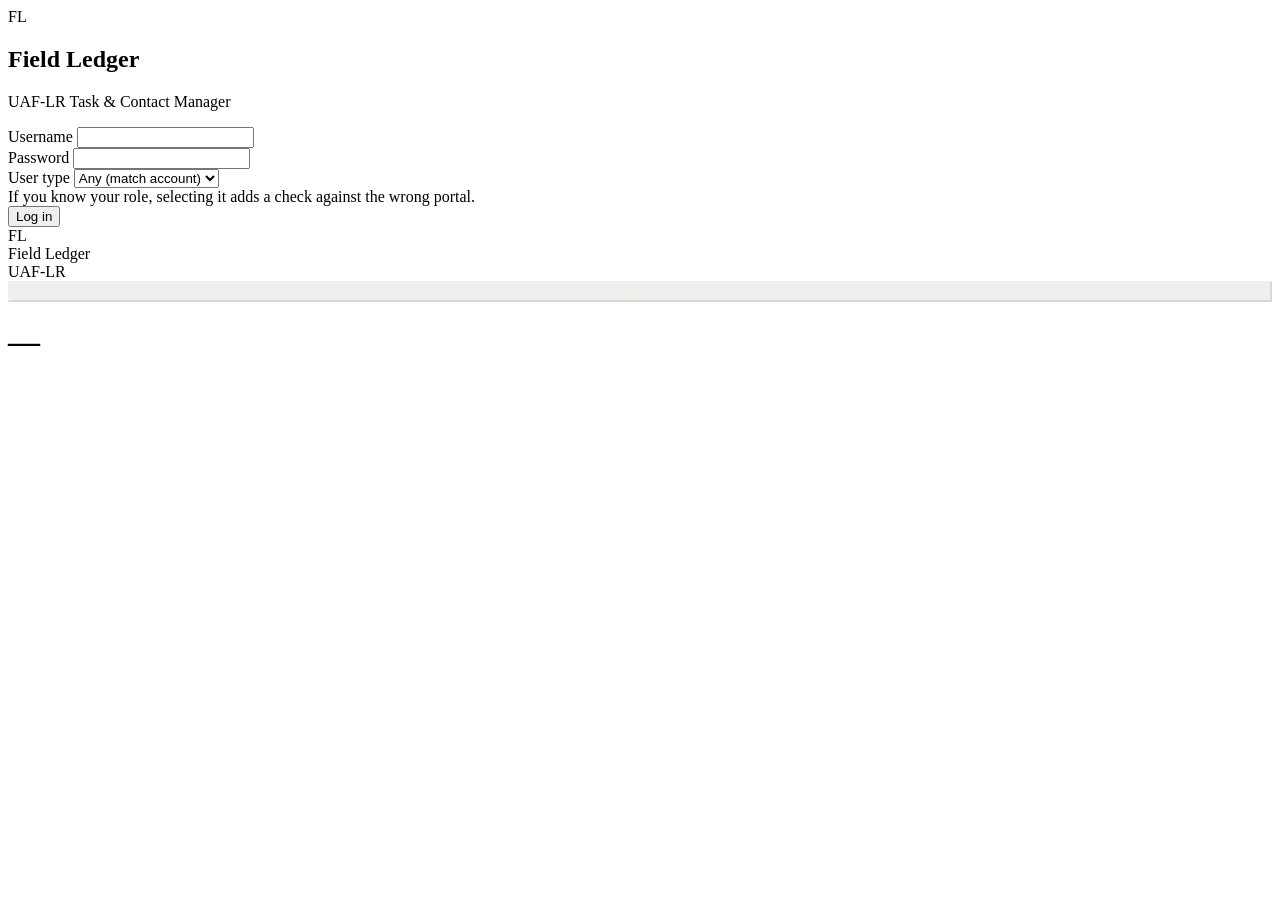
==== index.html @ ef406f65 "Add files via upload" ====
<!DOCTYPE html>
<html lang="en">
<head>
<meta charset="UTF-8">
<meta name="viewport" content="width=device-width, initial-scale=1.0">
<title>Field Ledger — UAF-LR Task Manager</title>
<link rel="preconnect" href="https://fonts.googleapis.com">
<link href="https://fonts.googleapis.com/css2?family=Fraunces:wght@500;600;700&family=Inter:wght@400;500;600;700&family=IBM+Plex+Mono:wght@500;600&display=swap" rel="stylesheet">
<link rel="stylesheet" href="css/style.css">
</head>
<body>

<div id="root">

  <!-- ===================== LOGIN ===================== -->
  <section id="login-screen" class="screen">
    <div class="login-card">
      <div class="login-mark">
        <div class="glyph">FL</div>
        <h1>Field Ledger</h1>
      </div>
      <p class="login-sub">UAF-LR Task &amp; Contact Manager</p>

      <div id="login-error" class="form-error hidden"></div>

      <form id="login-form">
        <div class="field">
          <label for="login-username">Username</label>
          <input type="text" id="login-username" autocomplete="username" required>
        </div>
        <div class="field">
          <label for="login-password">Password</label>
          <input type="password" id="login-password" autocomplete="current-password" required>
        </div>
        <div class="field">
          <label for="login-role">User type</label>
          <select id="login-role">
            <option value="">Any (match account)</option>
          </select>
          <div class="hint">If you know your role, selecting it adds a check against the wrong portal.</div>
        </div>
        <button type="submit" class="btn btn-full" id="login-submit">Log in</button>
      </form>
    </div>
  </section>

  <!-- ===================== APP SHELL ===================== -->
  <div id="app-shell" class="app-shell hidden">
    <aside class="sidebar">
      <div class="sidebar-mark">
        <div class="glyph">FL</div>
        <div>
          <div class="name">Field Ledger</div>
          <div class="org">UAF-LR</div>
        </div>
      </div>
      <nav class="nav" id="nav"></nav>
      <div class="sidebar-footer">
        <div class="sidebar-user" id="sidebar-user"></div>
        <div class="sidebar-role" id="sidebar-role"></div>
        <button class="btn btn-ghost btn-sm" id="logout-btn" style="width:100%; color:#f2efe4; border-color:rgba(242,239,228,0.25);">Log out</button>
      </div>
    </aside>
    <main class="main">
      <header class="topbar">
        <h1 id="page-title">—</h1>
        <div class="subtitle" id="page-subtitle"></div>
      </header>
      <div id="content"></div>
    </main>
  </div>

  <div id="modal-root"></div>
  <div id="toast-root"></div>
</div>

<script src="js/config.js"></script>
<script src="js/api.js"></script>
<script src="js/app.js"></script>
</body>
</html>
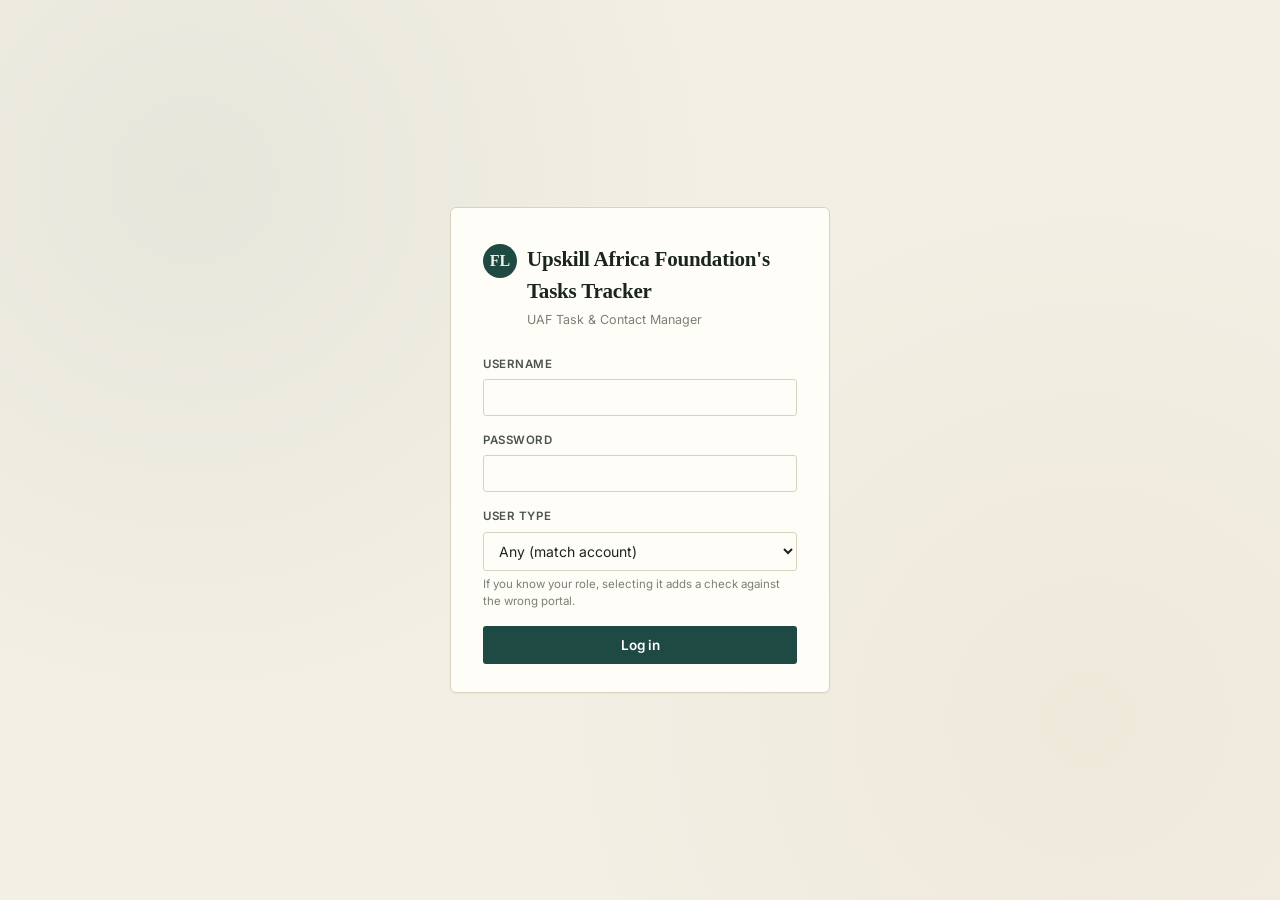
==== commit 529c1cac: "Update index.html" ====
--- a/index.html
+++ b/index.html
@@ -3,7 +3,7 @@
 <head>
 <meta charset="UTF-8">
 <meta name="viewport" content="width=device-width, initial-scale=1.0">
-<title>Field Ledger — UAF-LR Task Manager</title>
+<title>UAF Tasks Tracker</title>
 <link rel="preconnect" href="https://fonts.googleapis.com">
 <link href="https://fonts.googleapis.com/css2?family=Fraunces:wght@500;600;700&family=Inter:wght@400;500;600;700&family=IBM+Plex+Mono:wght@500;600&display=swap" rel="stylesheet">
 <link rel="stylesheet" href="css/style.css">
@@ -17,9 +17,9 @@
     <div class="login-card">
       <div class="login-mark">
         <div class="glyph">FL</div>
-        <h1>Field Ledger</h1>
+        <h1>Upskill Africa Foundation's Tasks Tracker</h1>
       </div>
-      <p class="login-sub">UAF-LR Task &amp; Contact Manager</p>
+      <p class="login-sub">UAF Task &amp; Contact Manager</p>
 
       <div id="login-error" class="form-error hidden"></div>
 
@@ -48,10 +48,10 @@
   <div id="app-shell" class="app-shell hidden">
     <aside class="sidebar">
       <div class="sidebar-mark">
-        <div class="glyph">FL</div>
+        <div class="glyph">UAF</div>
         <div>
-          <div class="name">Field Ledger</div>
-          <div class="org">UAF-LR</div>
+          <div class="name">Task Tracking App</div>
+          <div class="org">UAF</div>
         </div>
       </div>
       <nav class="nav" id="nav"></nav>
--- a/css/style.css
+++ b/css/style.css
@@ -0,0 +1,541 @@
+/*************************************************************
+ * DESIGN TOKENS
+ * Palette: paper + deep forest + clay ochre, built around the
+ * idea of a field ledger — the physical logbook a program
+ * officer would carry between community visits. Project tags
+ * are styled like ink stamps: this is the one signature flourish;
+ * everything else stays quiet and functional.
+ *************************************************************/
+:root {
+  --ink: #1c2420;
+  --ink-soft: #4b544c;
+  --muted: #7a8177;
+  --paper: #f2efe4;
+  --paper-dim: #e9e4d4;
+  --surface: #fffdf7;
+  --line: #d9d2bd;
+  --forest: #1f4a44;
+  --forest-dark: #16342f;
+  --forest-tint: #e6ede9;
+  --clay: #b8823a;
+  --clay-dark: #8f6427;
+  --clay-tint: #f4e9d6;
+  --danger: #a8402f;
+  --danger-tint: #f6e4df;
+  --success: #3f7a52;
+  --success-tint: #e3ede4;
+  --warn: #a4741f;
+  --warn-tint: #f2e7d2;
+
+  --font-display: 'Fraunces', Georgia, serif;
+  --font-body: 'Inter', -apple-system, BlinkMacSystemFont, sans-serif;
+  --font-mono: 'IBM Plex Mono', ui-monospace, SFMono-Regular, monospace;
+
+  --radius: 6px;
+  --radius-sm: 3px;
+}
+
+* { box-sizing: border-box; }
+html, body { height: 100%; }
+body {
+  margin: 0;
+  background: var(--paper);
+  color: var(--ink);
+  font-family: var(--font-body);
+  font-size: 14px;
+  line-height: 1.5;
+  -webkit-font-smoothing: antialiased;
+}
+
+.hidden { display: none !important; }
+
+a { color: var(--forest); }
+
+button {
+  font-family: var(--font-body);
+  cursor: pointer;
+}
+
+::selection { background: var(--clay-tint); }
+
+:focus-visible {
+  outline: 2px solid var(--clay);
+  outline-offset: 2px;
+}
+
+/* ===================== LOGIN SCREEN ===================== */
+#login-screen {
+  min-height: 100vh;
+  display: flex;
+  align-items: center;
+  justify-content: center;
+  padding: 24px;
+  background:
+    radial-gradient(circle at 15% 20%, rgba(31,74,68,0.05), transparent 40%),
+    radial-gradient(circle at 85% 80%, rgba(184,130,58,0.06), transparent 40%),
+    var(--paper);
+}
+
+.login-card {
+  width: 100%;
+  max-width: 380px;
+  background: var(--surface);
+  border: 1px solid var(--line);
+  border-radius: var(--radius);
+  padding: 36px 32px 28px;
+  box-shadow: 0 1px 2px rgba(28,36,32,0.04);
+}
+
+.login-mark {
+  display: flex;
+  align-items: baseline;
+  gap: 10px;
+  margin-bottom: 4px;
+}
+
+.login-mark .glyph {
+  width: 34px;
+  height: 34px;
+  border-radius: 50%;
+  background: var(--forest);
+  color: var(--paper);
+  display: flex;
+  align-items: center;
+  justify-content: center;
+  font-family: var(--font-display);
+  font-size: 16px;
+  font-weight: 600;
+  flex-shrink: 0;
+}
+
+.login-mark h1 {
+  font-family: var(--font-display);
+  font-size: 21px;
+  font-weight: 600;
+  margin: 0;
+  letter-spacing: -0.01em;
+}
+
+.login-sub {
+  color: var(--muted);
+  font-size: 12.5px;
+  margin: 2px 0 26px;
+  padding-left: 44px;
+}
+
+.field { margin-bottom: 16px; }
+
+.field label {
+  display: block;
+  font-size: 11.5px;
+  font-weight: 600;
+  text-transform: uppercase;
+  letter-spacing: 0.05em;
+  color: var(--ink-soft);
+  margin-bottom: 6px;
+}
+
+.field .hint {
+  font-size: 11.5px;
+  color: var(--muted);
+  margin-top: 5px;
+  text-transform: none;
+  letter-spacing: normal;
+  font-weight: 400;
+}
+
+input[type="text"], input[type="password"], input[type="email"],
+input[type="date"], input[type="datetime-local"], input[type="tel"],
+input[type="file"], select, textarea {
+  width: 100%;
+  font-family: var(--font-body);
+  font-size: 14px;
+  padding: 9px 11px;
+  border: 1px solid var(--line);
+  border-radius: var(--radius-sm);
+  background: var(--surface);
+  color: var(--ink);
+}
+
+textarea { resize: vertical; min-height: 80px; }
+
+input:focus, select:focus, textarea:focus {
+  border-color: var(--forest);
+}
+
+.btn {
+  display: inline-flex;
+  align-items: center;
+  justify-content: center;
+  gap: 6px;
+  font-size: 13.5px;
+  font-weight: 600;
+  padding: 10px 16px;
+  border-radius: var(--radius-sm);
+  border: 1px solid transparent;
+  background: var(--forest);
+  color: #fff;
+  transition: background 0.12s ease;
+}
+.btn:hover { background: var(--forest-dark); }
+.btn:disabled { opacity: 0.55; cursor: not-allowed; }
+.btn-full { width: 100%; }
+.btn-clay { background: var(--clay); }
+.btn-clay:hover { background: var(--clay-dark); }
+.btn-ghost {
+  background: transparent;
+  color: var(--forest);
+  border: 1px solid var(--line);
+}
+.btn-ghost:hover { border-color: var(--forest); background: var(--forest-tint); }
+.btn-danger { background: var(--danger); }
+.btn-danger:hover { background: #832f22; }
+.btn-sm { padding: 6px 11px; font-size: 12.5px; }
+.btn-icon { padding: 6px 9px; }
+
+.form-error {
+  background: var(--danger-tint);
+  color: var(--danger);
+  border: 1px solid rgba(168,64,47,0.25);
+  border-radius: var(--radius-sm);
+  padding: 9px 12px;
+  font-size: 12.5px;
+  margin-bottom: 16px;
+}
+
+.form-note {
+  background: var(--forest-tint);
+  color: var(--forest-dark);
+  border: 1px solid rgba(31,74,68,0.18);
+  border-radius: var(--radius-sm);
+  padding: 9px 12px;
+  font-size: 12.5px;
+  margin-bottom: 16px;
+}
+
+/* ===================== APP SHELL ===================== */
+.app-shell {
+  display: grid;
+  grid-template-columns: 236px 1fr;
+  min-height: 100vh;
+}
+
+.sidebar {
+  background: var(--forest-dark);
+  color: var(--paper);
+  display: flex;
+  flex-direction: column;
+  padding: 22px 16px;
+}
+
+.sidebar-mark {
+  display: flex;
+  align-items: center;
+  gap: 10px;
+  padding: 0 6px 20px;
+  border-bottom: 1px solid rgba(242,239,228,0.12);
+  margin-bottom: 16px;
+}
+.sidebar-mark .glyph {
+  width: 30px; height: 30px; border-radius: 50%;
+  background: var(--clay); color: var(--forest-dark);
+  display: flex; align-items: center; justify-content: center;
+  font-family: var(--font-display); font-weight: 700; font-size: 14px;
+  flex-shrink: 0;
+}
+.sidebar-mark .name {
+  font-family: var(--font-display);
+  font-size: 16px;
+  font-weight: 600;
+  line-height: 1.2;
+}
+.sidebar-mark .org {
+  font-size: 10.5px;
+  letter-spacing: 0.08em;
+  text-transform: uppercase;
+  color: rgba(242,239,228,0.55);
+}
+
+.nav { display: flex; flex-direction: column; gap: 2px; flex: 1; }
+
+.nav-item {
+  display: flex;
+  align-items: center;
+  gap: 10px;
+  padding: 9px 10px;
+  border-radius: var(--radius-sm);
+  color: rgba(242,239,228,0.78);
+  font-size: 13px;
+  font-weight: 500;
+  background: transparent;
+  border: none;
+  text-align: left;
+  width: 100%;
+}
+.nav-item:hover { background: rgba(242,239,228,0.07); color: var(--paper); }
+.nav-item.active {
+  background: rgba(184,130,58,0.18);
+  color: #fff;
+  box-shadow: inset 2px 0 0 var(--clay);
+}
+.nav-item .dot {
+  width: 5px; height: 5px; border-radius: 50%;
+  background: currentColor; opacity: 0.5; flex-shrink: 0;
+}
+
+.sidebar-footer {
+  border-top: 1px solid rgba(242,239,228,0.12);
+  padding-top: 14px;
+  margin-top: 14px;
+}
+.sidebar-user { font-size: 12.5px; margin-bottom: 2px; font-weight: 600; }
+.sidebar-role {
+  font-size: 10.5px;
+  text-transform: uppercase;
+  letter-spacing: 0.06em;
+  color: rgba(242,239,228,0.5);
+  margin-bottom: 12px;
+}
+
+.main { display: flex; flex-direction: column; min-width: 0; }
+
+.topbar {
+  padding: 22px 32px 0;
+}
+.topbar h1 {
+  font-family: var(--font-display);
+  font-size: 24px;
+  font-weight: 600;
+  letter-spacing: -0.01em;
+  margin: 0 0 3px;
+}
+.topbar .subtitle { color: var(--muted); font-size: 13px; margin-bottom: 18px; }
+
+#content { padding: 4px 32px 40px; flex: 1; }
+
+/* ===================== SHARED UI ===================== */
+.toolbar {
+  display: flex;
+  align-items: center;
+  justify-content: space-between;
+  gap: 12px;
+  margin-bottom: 16px;
+  flex-wrap: wrap;
+}
+.toolbar-actions { display: flex; gap: 8px; flex-wrap: wrap; }
+
+.card {
+  background: var(--surface);
+  border: 1px solid var(--line);
+  border-radius: var(--radius);
+  padding: 20px;
+  margin-bottom: 20px;
+}
+.card h2 {
+  font-family: var(--font-display);
+  font-size: 16px;
+  font-weight: 600;
+  margin: 0 0 14px;
+}
+
+.table-wrap {
+  background: var(--surface);
+  border: 1px solid var(--line);
+  border-radius: var(--radius);
+  overflow: hidden;
+  overflow-x: auto;
+}
+table { width: 100%; border-collapse: collapse; font-size: 13px; min-width: 560px; }
+thead th {
+  text-align: left;
+  font-size: 10.5px;
+  text-transform: uppercase;
+  letter-spacing: 0.05em;
+  color: var(--muted);
+  font-weight: 600;
+  padding: 10px 14px;
+  background: var(--paper-dim);
+  border-bottom: 1px solid var(--line);
+  white-space: nowrap;
+}
+tbody td {
+  padding: 11px 14px;
+  border-bottom: 1px solid var(--line);
+  vertical-align: top;
+}
+tbody tr:last-child td { border-bottom: none; }
+tbody tr:hover { background: rgba(31,74,68,0.025); }
+.row-actions { display: flex; gap: 6px; flex-wrap: wrap; }
+
+.empty-state {
+  text-align: center;
+  padding: 44px 20px;
+  color: var(--muted);
+  font-size: 13px;
+}
+.empty-state strong { display: block; color: var(--ink-soft); font-size: 14px; margin-bottom: 4px; }
+
+.loading-row { text-align: center; padding: 30px; color: var(--muted); font-size: 13px; }
+
+/* Stamp — the signature element. Project tags read like a field
+   officer's ink stamp on a logbook page: dashed ring, slight
+   rotation, uppercase mono. */
+.stamp {
+  display: inline-flex;
+  align-items: center;
+  font-family: var(--font-mono);
+  font-size: 10px;
+  font-weight: 600;
+  letter-spacing: 0.04em;
+  text-transform: uppercase;
+  padding: 3px 8px;
+  border: 1.5px dashed currentColor;
+  border-radius: 3px;
+  transform: rotate(-1.5deg);
+  margin: 1px 3px 1px 0;
+  white-space: nowrap;
+}
+.stamp-nic { color: var(--forest); background: var(--forest-tint); }
+.stamp-whei { color: var(--clay-dark); background: var(--clay-tint); }
+.stamp-lap { color: #5c4a8a; background: #ece7f5; }
+.stamp-default { color: var(--ink-soft); background: var(--paper-dim); }
+
+.badge {
+  display: inline-block;
+  font-size: 11px;
+  font-weight: 600;
+  padding: 3px 9px;
+  border-radius: 20px;
+}
+.badge-pending { background: var(--warn-tint); color: var(--warn); }
+.badge-progress { background: var(--forest-tint); color: var(--forest); }
+.badge-completed { background: var(--success-tint); color: var(--success); }
+.badge-overdue, .badge-cancelled { background: var(--danger-tint); color: var(--danger); }
+.badge-reassigned { background: var(--paper-dim); color: var(--ink-soft); }
+.badge-active { background: var(--success-tint); color: var(--success); }
+.badge-inactive { background: var(--paper-dim); color: var(--muted); }
+
+.pill-select {
+  font-size: 12px;
+  padding: 5px 8px;
+  border-radius: var(--radius-sm);
+}
+
+.checklist {
+  display: flex;
+  flex-direction: column;
+  gap: 8px;
+  max-height: 220px;
+  overflow-y: auto;
+  border: 1px solid var(--line);
+  border-radius: var(--radius-sm);
+  padding: 10px 12px;
+  background: var(--paper);
+}
+.checklist label {
+  display: flex;
+  align-items: center;
+  gap: 8px;
+  font-size: 13px;
+  font-weight: 400;
+  text-transform: none;
+  letter-spacing: normal;
+  color: var(--ink);
+}
+.checklist input[type="checkbox"] { width: auto; }
+
+.form-grid { display: grid; grid-template-columns: 1fr 1fr; gap: 14px 16px; }
+.form-grid .span-2 { grid-column: 1 / -1; }
+
+/* ===================== MODAL ===================== */
+.modal-backdrop {
+  position: fixed; inset: 0;
+  background: rgba(22,28,25,0.45);
+  display: flex; align-items: flex-start; justify-content: center;
+  padding: 5vh 16px;
+  overflow-y: auto;
+  z-index: 100;
+}
+.modal {
+  background: var(--surface);
+  border-radius: var(--radius);
+  width: 100%;
+  max-width: 560px;
+  padding: 26px 26px 22px;
+  box-shadow: 0 12px 40px rgba(22,28,25,0.25);
+}
+.modal-head {
+  display: flex; align-items: center; justify-content: space-between;
+  margin-bottom: 18px;
+}
+.modal-head h3 {
+  font-family: var(--font-display); font-size: 18px; font-weight: 600; margin: 0;
+}
+.modal-close {
+  background: none; border: none; font-size: 20px; color: var(--muted); line-height: 1; padding: 4px;
+}
+.modal-close:hover { color: var(--ink); }
+.modal-foot { display: flex; justify-content: flex-end; gap: 8px; margin-top: 20px; }
+
+/* ===================== TOAST ===================== */
+#toast-root {
+  position: fixed; bottom: 20px; right: 20px;
+  display: flex; flex-direction: column; gap: 8px; z-index: 200;
+}
+.toast {
+  background: var(--forest-dark); color: var(--paper);
+  padding: 11px 16px; border-radius: var(--radius-sm);
+  font-size: 13px; box-shadow: 0 6px 20px rgba(0,0,0,0.2);
+  max-width: 340px;
+  animation: toast-in 0.18s ease-out;
+}
+.toast.error { background: var(--danger); }
+.toast.success { background: var(--success); }
+@keyframes toast-in {
+  from { opacity: 0; transform: translateY(8px); }
+  to { opacity: 1; transform: translateY(0); }
+}
+
+/* ===================== FEEDBACK PAGE ===================== */
+.feedback-shell {
+  min-height: 100vh;
+  display: flex; align-items: center; justify-content: center;
+  padding: 24px;
+  background:
+    radial-gradient(circle at 15% 20%, rgba(31,74,68,0.05), transparent 40%),
+    var(--paper);
+}
+.feedback-card {
+  width: 100%; max-width: 480px;
+  background: var(--surface);
+  border: 1px solid var(--line);
+  border-radius: var(--radius);
+  padding: 30px 30px 26px;
+}
+.feedback-meta {
+  display: flex; flex-direction: column; gap: 4px;
+  padding-bottom: 16px; margin-bottom: 18px;
+  border-bottom: 1px dashed var(--line);
+}
+.feedback-meta .label { font-size: 10.5px; text-transform: uppercase; letter-spacing: 0.06em; color: var(--muted); }
+
+/* ===================== RESPONSIVE ===================== */
+@media (max-width: 860px) {
+  .app-shell { grid-template-columns: 1fr; }
+  .sidebar {
+    flex-direction: row; align-items: center; overflow-x: auto;
+    padding: 12px 14px; gap: 14px;
+  }
+  .sidebar-mark { border: none; padding: 0; margin: 0; }
+  .sidebar-mark .name, .sidebar-mark .org { display: none; }
+  .nav { flex-direction: row; flex: none; }
+  .nav-item span.label { white-space: nowrap; }
+  .sidebar-footer { display: none; }
+  #content { padding: 4px 16px 32px; }
+  .topbar { padding: 16px 16px 0; }
+  .form-grid { grid-template-columns: 1fr; }
+}
+
+@media (prefers-reduced-motion: reduce) {
+  * { animation: none !important; transition: none !important; }
+}
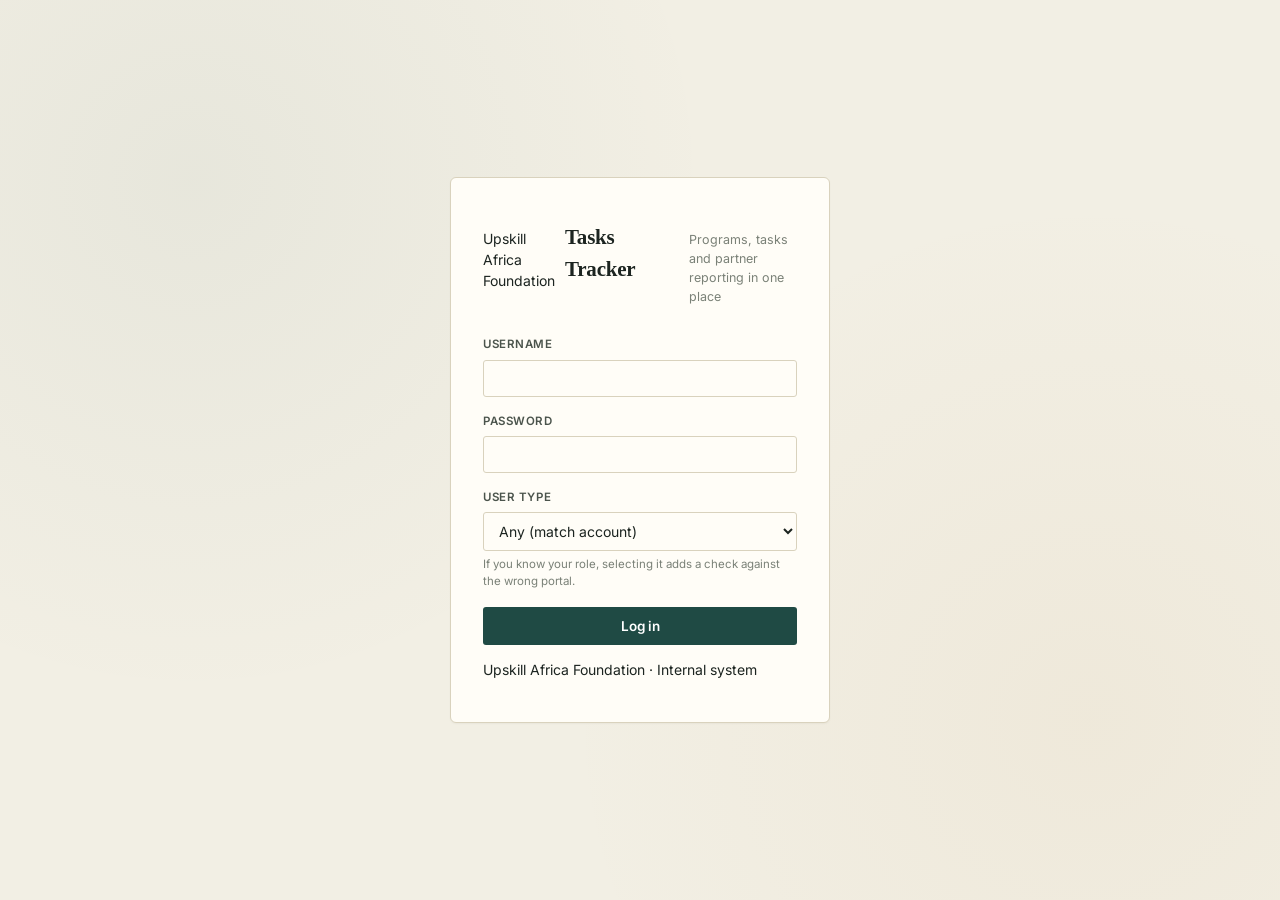
==== commit b0fe66b4: "Update index.html" ====
--- a/index.html
+++ b/index.html
@@ -3,23 +3,24 @@
 <head>
 <meta charset="UTF-8">
 <meta name="viewport" content="width=device-width, initial-scale=1.0">
-<title>UAF Tasks Tracker</title>
+<title>UAF Tasks Tracker — Upskill Africa Foundation</title>
 <link rel="preconnect" href="https://fonts.googleapis.com">
-<link href="https://fonts.googleapis.com/css2?family=Fraunces:wght@500;600;700&family=Inter:wght@400;500;600;700&family=IBM+Plex+Mono:wght@500;600&display=swap" rel="stylesheet">
+<link rel="preconnect" href="https://fonts.gstatic.com" crossorigin>
+<link href="https://fonts.googleapis.com/css2?family=Source+Serif+4:opsz,wght@8..60,500;8..60,600;8..60,700&family=Inter:wght@400;500;600;700&family=IBM+Plex+Mono:wght@500;600&display=swap" rel="stylesheet">
 <link rel="stylesheet" href="css/style.css">
 </head>
 <body>
-
 <div id="root">
 
   <!-- ===================== LOGIN ===================== -->
   <section id="login-screen" class="screen">
     <div class="login-card">
+
       <div class="login-mark">
-        <div class="glyph">FL</div>
-        <h1>Upskill Africa Foundation's Tasks Tracker</h1>
+        <p class="org-eyebrow">Upskill Africa Foundation</p>
+        <h1 class="login-title">Tasks Tracker</h1>
+        <p class="login-sub">Programs, tasks and partner reporting in one place</p>
       </div>
-      <p class="login-sub">UAF Task &amp; Contact Manager</p>
 
       <div id="login-error" class="form-error hidden"></div>
 
@@ -41,6 +42,8 @@
         </div>
         <button type="submit" class="btn btn-full" id="login-submit">Log in</button>
       </form>
+
+      <p class="login-footer">Upskill Africa Foundation &middot; Internal system</p>
     </div>
   </section>
 
@@ -48,19 +51,19 @@
   <div id="app-shell" class="app-shell hidden">
     <aside class="sidebar">
       <div class="sidebar-mark">
-        <div class="glyph">UAF</div>
-        <div>
-          <div class="name">Task Tracking App</div>
-          <div class="org">UAF</div>
-        </div>
+        <p class="sidebar-org">Upskill Africa Foundation</p>
+        <p class="sidebar-app-name">Tasks Tracker</p>
       </div>
+
       <nav class="nav" id="nav"></nav>
+
       <div class="sidebar-footer">
         <div class="sidebar-user" id="sidebar-user"></div>
         <div class="sidebar-role" id="sidebar-role"></div>
-        <button class="btn btn-ghost btn-sm" id="logout-btn" style="width:100%; color:#f2efe4; border-color:rgba(242,239,228,0.25);">Log out</button>
+        <button class="btn btn-ghost btn-sm" id="logout-btn">Log out</button>
       </div>
     </aside>
+
     <main class="main">
       <header class="topbar">
         <h1 id="page-title">—</h1>
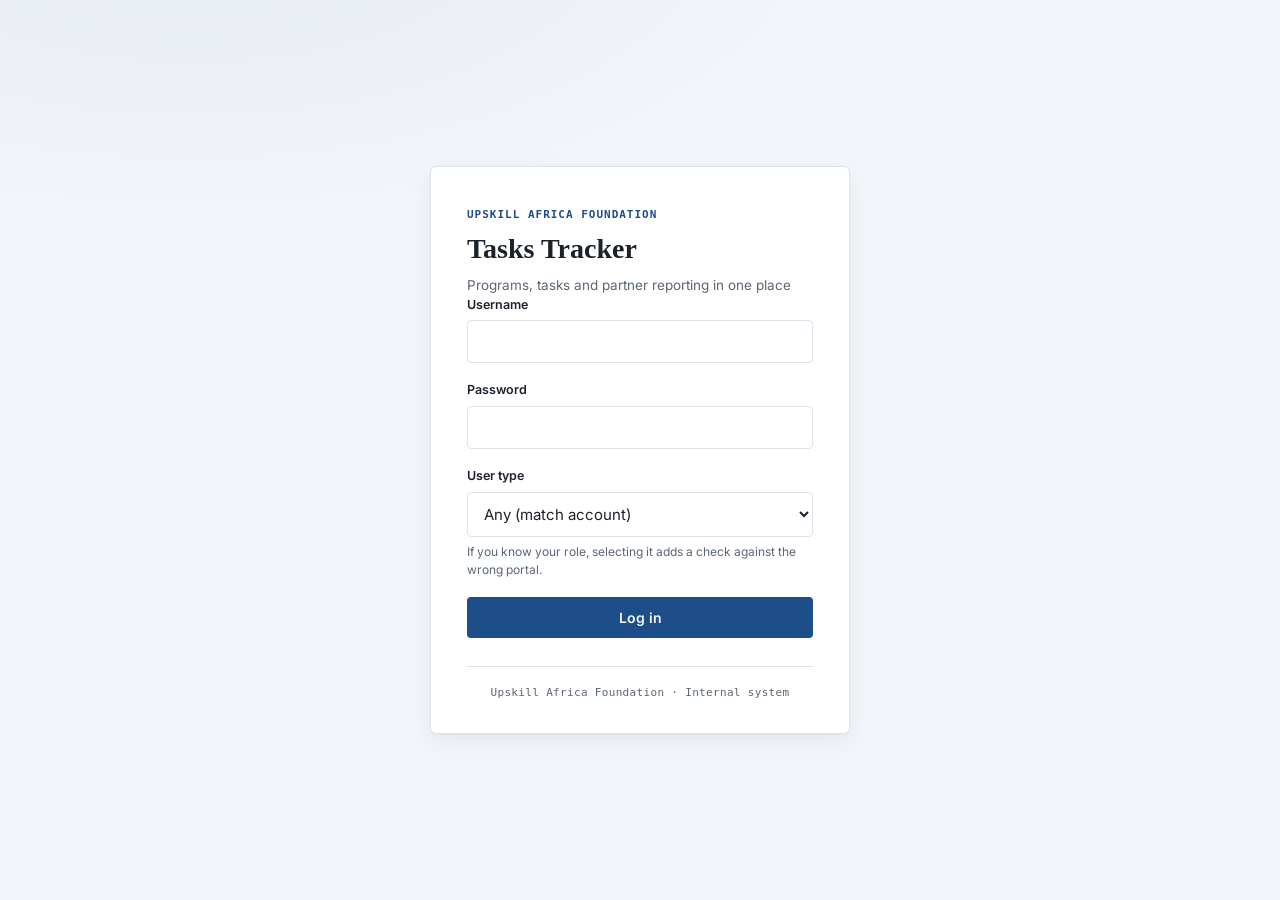
==== commit 0742eb19: "Update index.html" ====
--- a/index.html
+++ b/index.html
@@ -47,28 +47,30 @@
     </div>
   </section>
 
-  <!-- ===================== APP SHELL ===================== -->
+  <!-- ===================== APP SHELL (top navbar layout) ===================== -->
   <div id="app-shell" class="app-shell hidden">
-    <aside class="sidebar">
-      <div class="sidebar-mark">
-        <p class="sidebar-org">Upskill Africa Foundation</p>
-        <p class="sidebar-app-name">Tasks Tracker</p>
+
+    <header class="topbar">
+      <div class="topbar-brand">
+        <span class="topbar-org">Upskill Africa Foundation</span>
+        <span class="topbar-app">Tasks Tracker</span>
       </div>
-
-      <nav class="nav" id="nav"></nav>
-
-      <div class="sidebar-footer">
-        <div class="sidebar-user" id="sidebar-user"></div>
-        <div class="sidebar-role" id="sidebar-role"></div>
+      <div class="topbar-account">
+        <div class="account-info">
+          <span class="sidebar-user" id="sidebar-user"></span>
+          <span class="sidebar-role" id="sidebar-role"></span>
+        </div>
         <button class="btn btn-ghost btn-sm" id="logout-btn">Log out</button>
       </div>
-    </aside>
+    </header>
+
+    <nav class="tabnav" id="nav"></nav>
 
     <main class="main">
-      <header class="topbar">
+      <div class="page-header">
         <h1 id="page-title">—</h1>
         <div class="subtitle" id="page-subtitle"></div>
-      </header>
+      </div>
       <div id="content"></div>
     </main>
   </div>
--- a/css/style.css
+++ b/css/style.css
@@ -1,541 +1,442 @@
-/*************************************************************
- * DESIGN TOKENS
- * Palette: paper + deep forest + clay ochre, built around the
- * idea of a field ledger — the physical logbook a program
- * officer would carry between community visits. Project tags
- * are styled like ink stamps: this is the one signature flourish;
- * everything else stays quiet and functional.
- *************************************************************/
-:root {
-  --ink: #1c2420;
-  --ink-soft: #4b544c;
-  --muted: #7a8177;
-  --paper: #f2efe4;
-  --paper-dim: #e9e4d4;
-  --surface: #fffdf7;
-  --line: #d9d2bd;
-  --forest: #1f4a44;
-  --forest-dark: #16342f;
-  --forest-tint: #e6ede9;
-  --clay: #b8823a;
-  --clay-dark: #8f6427;
-  --clay-tint: #f4e9d6;
-  --danger: #a8402f;
-  --danger-tint: #f6e4df;
-  --success: #3f7a52;
-  --success-tint: #e3ede4;
-  --warn: #a4741f;
-  --warn-tint: #f2e7d2;
-
-  --font-display: 'Fraunces', Georgia, serif;
-  --font-body: 'Inter', -apple-system, BlinkMacSystemFont, sans-serif;
-  --font-mono: 'IBM Plex Mono', ui-monospace, SFMono-Regular, monospace;
-
-  --radius: 6px;
-  --radius-sm: 3px;
-}
+/* =====================================================================
+   UAF TASKS TRACKER — Upskill Africa Foundation
+   Design tokens
+   ---------------------------------------------------------------------
+   Palette (blue — brand colour)
+     --bg          #F2F5F9  cool light background
+     --surface     #FFFFFF  cards / panels
+     --primary     #1D4E89  institutional blue — header, buttons, links
+     --primary-dk  #153A66  hover / active
+     --accent      #4C8BC2  lighter blue — signature accent, focus rings
+     --ink         #1B222B  primary text
+     --ink-soft    #5B6675  secondary text
+     --line        #DDE3EA  hairline borders
+     --danger      #B3432B  errors (muted brick, not bright red)
+
+   Type
+     Source Serif 4  — headings
+     Inter           — body copy, UI labels, form fields
+     IBM Plex Mono   — eyebrows, nav labels, table headers, data
+
+   Signature element
+     ".tick-rule" — a five-segment tick rule under the wordmark, a quiet
+     nod to progress tracking without a literal progress-bar cliché.
+
+   Layout
+     Top navbar (brand + account) + horizontal tab strip below it,
+     matching the org's existing information architecture. The tab
+     strip scrolls horizontally on narrow / Android widths instead of
+     wrapping or collapsing behind a menu, so every section stays one
+     tap away.
+   ===================================================================== */
 
 * { box-sizing: border-box; }
-html, body { height: 100%; }
-body {
-  margin: 0;
-  background: var(--paper);
-  color: var(--ink);
-  font-family: var(--font-body);
-  font-size: 14px;
-  line-height: 1.5;
-  -webkit-font-smoothing: antialiased;
-}
-
-.hidden { display: none !important; }
-
-a { color: var(--forest); }
-
-button {
-  font-family: var(--font-body);
-  cursor: pointer;
-}
-
-::selection { background: var(--clay-tint); }
-
-:focus-visible {
-  outline: 2px solid var(--clay);
-  outline-offset: 2px;
-}
-
-/* ===================== LOGIN SCREEN ===================== */
-#login-screen {
-  min-height: 100vh;
-  display: flex;
-  align-items: center;
-  justify-content: center;
-  padding: 24px;
+
+:root{
+  --bg:#F2F5F9;
+  --surface:#FFFFFF;
+  --primary:#1D4E89;
+  --primary-dk:#153A66;
+  --accent:#4C8BC2;
+  --ink:#1B222B;
+  --ink-soft:#5B6675;
+  --line:#DDE3EA;
+  --danger:#B3432B;
+  --danger-bg:#FBEEEA;
+  --radius:6px;
+  --shadow-card: 0 1px 2px rgba(20,40,70,0.05), 0 8px 24px rgba(20,40,70,0.06);
+  --font-head:'Source Serif 4', Georgia, serif;
+  --font-body:'Inter', -apple-system, BlinkMacSystemFont, 'Segoe UI', sans-serif;
+  --font-mono:'IBM Plex Mono', ui-monospace, monospace;
+}
+
+html,body{ height:100%; }
+
+body{
+  margin:0;
+  background:var(--bg);
+  color:var(--ink);
+  font-family:var(--font-body);
+  font-size:15px;
+  line-height:1.5;
+  -webkit-font-smoothing:antialiased;
+}
+
+h1,h2,h3{ font-family:var(--font-head); font-weight:600; color:var(--ink); margin:0; }
+a{ color:var(--primary); }
+button, input, select{ font-family:inherit; font-size:inherit; }
+.hidden{ display:none !important; }
+
+/* ---------------------------------------------------------------------
+   Signature element — five-segment tick rule
+   --------------------------------------------------------------------- */
+.tick-rule{ display:flex; gap:5px; margin:18px 0; }
+.tick-rule span{ height:3px; flex:1; background:var(--line); border-radius:2px; }
+.tick-rule span:first-child{ background:var(--accent); }
+
+/* =====================================================================
+   LOGIN SCREEN
+   ===================================================================== */
+.screen{
+  min-height:100vh;
+  display:flex;
+  align-items:center;
+  justify-content:center;
+  padding:32px 20px;
   background:
-    radial-gradient(circle at 15% 20%, rgba(31,74,68,0.05), transparent 40%),
-    radial-gradient(circle at 85% 80%, rgba(184,130,58,0.06), transparent 40%),
-    var(--paper);
-}
-
-.login-card {
-  width: 100%;
-  max-width: 380px;
-  background: var(--surface);
-  border: 1px solid var(--line);
-  border-radius: var(--radius);
-  padding: 36px 32px 28px;
-  box-shadow: 0 1px 2px rgba(28,36,32,0.04);
-}
-
-.login-mark {
-  display: flex;
-  align-items: baseline;
-  gap: 10px;
-  margin-bottom: 4px;
-}
-
-.login-mark .glyph {
-  width: 34px;
-  height: 34px;
-  border-radius: 50%;
-  background: var(--forest);
-  color: var(--paper);
-  display: flex;
-  align-items: center;
-  justify-content: center;
-  font-family: var(--font-display);
-  font-size: 16px;
-  font-weight: 600;
-  flex-shrink: 0;
-}
-
-.login-mark h1 {
-  font-family: var(--font-display);
-  font-size: 21px;
-  font-weight: 600;
-  margin: 0;
-  letter-spacing: -0.01em;
-}
-
-.login-sub {
-  color: var(--muted);
-  font-size: 12.5px;
-  margin: 2px 0 26px;
-  padding-left: 44px;
-}
-
-.field { margin-bottom: 16px; }
-
-.field label {
-  display: block;
-  font-size: 11.5px;
-  font-weight: 600;
-  text-transform: uppercase;
-  letter-spacing: 0.05em;
-  color: var(--ink-soft);
-  margin-bottom: 6px;
-}
-
-.field .hint {
-  font-size: 11.5px;
-  color: var(--muted);
-  margin-top: 5px;
-  text-transform: none;
-  letter-spacing: normal;
-  font-weight: 400;
-}
-
-input[type="text"], input[type="password"], input[type="email"],
-input[type="date"], input[type="datetime-local"], input[type="tel"],
-input[type="file"], select, textarea {
-  width: 100%;
-  font-family: var(--font-body);
-  font-size: 14px;
-  padding: 9px 11px;
-  border: 1px solid var(--line);
-  border-radius: var(--radius-sm);
-  background: var(--surface);
-  color: var(--ink);
-}
-
-textarea { resize: vertical; min-height: 80px; }
-
-input:focus, select:focus, textarea:focus {
-  border-color: var(--forest);
-}
-
-.btn {
-  display: inline-flex;
-  align-items: center;
-  justify-content: center;
-  gap: 6px;
-  font-size: 13.5px;
-  font-weight: 600;
-  padding: 10px 16px;
-  border-radius: var(--radius-sm);
-  border: 1px solid transparent;
-  background: var(--forest);
-  color: #fff;
-  transition: background 0.12s ease;
-}
-.btn:hover { background: var(--forest-dark); }
-.btn:disabled { opacity: 0.55; cursor: not-allowed; }
-.btn-full { width: 100%; }
-.btn-clay { background: var(--clay); }
-.btn-clay:hover { background: var(--clay-dark); }
-.btn-ghost {
-  background: transparent;
-  color: var(--forest);
-  border: 1px solid var(--line);
-}
-.btn-ghost:hover { border-color: var(--forest); background: var(--forest-tint); }
-.btn-danger { background: var(--danger); }
-.btn-danger:hover { background: #832f22; }
-.btn-sm { padding: 6px 11px; font-size: 12.5px; }
-.btn-icon { padding: 6px 9px; }
-
-.form-error {
-  background: var(--danger-tint);
-  color: var(--danger);
-  border: 1px solid rgba(168,64,47,0.25);
-  border-radius: var(--radius-sm);
-  padding: 9px 12px;
-  font-size: 12.5px;
-  margin-bottom: 16px;
-}
-
-.form-note {
-  background: var(--forest-tint);
-  color: var(--forest-dark);
-  border: 1px solid rgba(31,74,68,0.18);
-  border-radius: var(--radius-sm);
-  padding: 9px 12px;
-  font-size: 12.5px;
-  margin-bottom: 16px;
-}
-
-/* ===================== APP SHELL ===================== */
-.app-shell {
-  display: grid;
-  grid-template-columns: 236px 1fr;
-  min-height: 100vh;
-}
-
-.sidebar {
-  background: var(--forest-dark);
-  color: var(--paper);
-  display: flex;
-  flex-direction: column;
-  padding: 22px 16px;
-}
-
-.sidebar-mark {
-  display: flex;
-  align-items: center;
-  gap: 10px;
-  padding: 0 6px 20px;
-  border-bottom: 1px solid rgba(242,239,228,0.12);
-  margin-bottom: 16px;
-}
-.sidebar-mark .glyph {
-  width: 30px; height: 30px; border-radius: 50%;
-  background: var(--clay); color: var(--forest-dark);
-  display: flex; align-items: center; justify-content: center;
-  font-family: var(--font-display); font-weight: 700; font-size: 14px;
-  flex-shrink: 0;
-}
-.sidebar-mark .name {
-  font-family: var(--font-display);
-  font-size: 16px;
-  font-weight: 600;
-  line-height: 1.2;
-}
-.sidebar-mark .org {
-  font-size: 10.5px;
-  letter-spacing: 0.08em;
-  text-transform: uppercase;
-  color: rgba(242,239,228,0.55);
-}
-
-.nav { display: flex; flex-direction: column; gap: 2px; flex: 1; }
-
-.nav-item {
-  display: flex;
-  align-items: center;
-  gap: 10px;
-  padding: 9px 10px;
-  border-radius: var(--radius-sm);
-  color: rgba(242,239,228,0.78);
-  font-size: 13px;
-  font-weight: 500;
-  background: transparent;
-  border: none;
-  text-align: left;
-  width: 100%;
-}
-.nav-item:hover { background: rgba(242,239,228,0.07); color: var(--paper); }
-.nav-item.active {
-  background: rgba(184,130,58,0.18);
-  color: #fff;
-  box-shadow: inset 2px 0 0 var(--clay);
-}
-.nav-item .dot {
-  width: 5px; height: 5px; border-radius: 50%;
-  background: currentColor; opacity: 0.5; flex-shrink: 0;
-}
-
-.sidebar-footer {
-  border-top: 1px solid rgba(242,239,228,0.12);
-  padding-top: 14px;
-  margin-top: 14px;
-}
-.sidebar-user { font-size: 12.5px; margin-bottom: 2px; font-weight: 600; }
-.sidebar-role {
-  font-size: 10.5px;
-  text-transform: uppercase;
-  letter-spacing: 0.06em;
-  color: rgba(242,239,228,0.5);
-  margin-bottom: 12px;
-}
-
-.main { display: flex; flex-direction: column; min-width: 0; }
-
-.topbar {
-  padding: 22px 32px 0;
-}
-.topbar h1 {
-  font-family: var(--font-display);
-  font-size: 24px;
-  font-weight: 600;
-  letter-spacing: -0.01em;
-  margin: 0 0 3px;
-}
-.topbar .subtitle { color: var(--muted); font-size: 13px; margin-bottom: 18px; }
-
-#content { padding: 4px 32px 40px; flex: 1; }
-
-/* ===================== SHARED UI ===================== */
-.toolbar {
-  display: flex;
-  align-items: center;
-  justify-content: space-between;
-  gap: 12px;
-  margin-bottom: 16px;
-  flex-wrap: wrap;
-}
-.toolbar-actions { display: flex; gap: 8px; flex-wrap: wrap; }
-
-.card {
-  background: var(--surface);
-  border: 1px solid var(--line);
-  border-radius: var(--radius);
-  padding: 20px;
-  margin-bottom: 20px;
-}
-.card h2 {
-  font-family: var(--font-display);
-  font-size: 16px;
-  font-weight: 600;
-  margin: 0 0 14px;
-}
-
-.table-wrap {
-  background: var(--surface);
-  border: 1px solid var(--line);
-  border-radius: var(--radius);
-  overflow: hidden;
-  overflow-x: auto;
-}
-table { width: 100%; border-collapse: collapse; font-size: 13px; min-width: 560px; }
-thead th {
-  text-align: left;
-  font-size: 10.5px;
-  text-transform: uppercase;
-  letter-spacing: 0.05em;
-  color: var(--muted);
-  font-weight: 600;
-  padding: 10px 14px;
-  background: var(--paper-dim);
-  border-bottom: 1px solid var(--line);
-  white-space: nowrap;
-}
-tbody td {
-  padding: 11px 14px;
-  border-bottom: 1px solid var(--line);
-  vertical-align: top;
-}
-tbody tr:last-child td { border-bottom: none; }
-tbody tr:hover { background: rgba(31,74,68,0.025); }
-.row-actions { display: flex; gap: 6px; flex-wrap: wrap; }
-
-.empty-state {
-  text-align: center;
-  padding: 44px 20px;
-  color: var(--muted);
-  font-size: 13px;
-}
-.empty-state strong { display: block; color: var(--ink-soft); font-size: 14px; margin-bottom: 4px; }
-
-.loading-row { text-align: center; padding: 30px; color: var(--muted); font-size: 13px; }
-
-/* Stamp — the signature element. Project tags read like a field
-   officer's ink stamp on a logbook page: dashed ring, slight
-   rotation, uppercase mono. */
-.stamp {
-  display: inline-flex;
-  align-items: center;
-  font-family: var(--font-mono);
-  font-size: 10px;
-  font-weight: 600;
-  letter-spacing: 0.04em;
-  text-transform: uppercase;
-  padding: 3px 8px;
-  border: 1.5px dashed currentColor;
-  border-radius: 3px;
-  transform: rotate(-1.5deg);
-  margin: 1px 3px 1px 0;
-  white-space: nowrap;
-}
-.stamp-nic { color: var(--forest); background: var(--forest-tint); }
-.stamp-whei { color: var(--clay-dark); background: var(--clay-tint); }
-.stamp-lap { color: #5c4a8a; background: #ece7f5; }
-.stamp-default { color: var(--ink-soft); background: var(--paper-dim); }
-
-.badge {
-  display: inline-block;
-  font-size: 11px;
-  font-weight: 600;
-  padding: 3px 9px;
-  border-radius: 20px;
-}
-.badge-pending { background: var(--warn-tint); color: var(--warn); }
-.badge-progress { background: var(--forest-tint); color: var(--forest); }
-.badge-completed { background: var(--success-tint); color: var(--success); }
-.badge-overdue, .badge-cancelled { background: var(--danger-tint); color: var(--danger); }
-.badge-reassigned { background: var(--paper-dim); color: var(--ink-soft); }
-.badge-active { background: var(--success-tint); color: var(--success); }
-.badge-inactive { background: var(--paper-dim); color: var(--muted); }
-
-.pill-select {
-  font-size: 12px;
-  padding: 5px 8px;
-  border-radius: var(--radius-sm);
-}
-
-.checklist {
-  display: flex;
-  flex-direction: column;
-  gap: 8px;
-  max-height: 220px;
-  overflow-y: auto;
-  border: 1px solid var(--line);
-  border-radius: var(--radius-sm);
-  padding: 10px 12px;
-  background: var(--paper);
-}
-.checklist label {
-  display: flex;
-  align-items: center;
-  gap: 8px;
-  font-size: 13px;
-  font-weight: 400;
-  text-transform: none;
-  letter-spacing: normal;
-  color: var(--ink);
-}
-.checklist input[type="checkbox"] { width: auto; }
-
-.form-grid { display: grid; grid-template-columns: 1fr 1fr; gap: 14px 16px; }
-.form-grid .span-2 { grid-column: 1 / -1; }
-
-/* ===================== MODAL ===================== */
-.modal-backdrop {
-  position: fixed; inset: 0;
-  background: rgba(22,28,25,0.45);
-  display: flex; align-items: flex-start; justify-content: center;
-  padding: 5vh 16px;
-  overflow-y: auto;
-  z-index: 100;
-}
-.modal {
-  background: var(--surface);
-  border-radius: var(--radius);
-  width: 100%;
-  max-width: 560px;
-  padding: 26px 26px 22px;
-  box-shadow: 0 12px 40px rgba(22,28,25,0.25);
-}
-.modal-head {
-  display: flex; align-items: center; justify-content: space-between;
-  margin-bottom: 18px;
-}
-.modal-head h3 {
-  font-family: var(--font-display); font-size: 18px; font-weight: 600; margin: 0;
-}
-.modal-close {
-  background: none; border: none; font-size: 20px; color: var(--muted); line-height: 1; padding: 4px;
-}
-.modal-close:hover { color: var(--ink); }
-.modal-foot { display: flex; justify-content: flex-end; gap: 8px; margin-top: 20px; }
-
-/* ===================== TOAST ===================== */
-#toast-root {
-  position: fixed; bottom: 20px; right: 20px;
-  display: flex; flex-direction: column; gap: 8px; z-index: 200;
-}
-.toast {
-  background: var(--forest-dark); color: var(--paper);
-  padding: 11px 16px; border-radius: var(--radius-sm);
-  font-size: 13px; box-shadow: 0 6px 20px rgba(0,0,0,0.2);
-  max-width: 340px;
-  animation: toast-in 0.18s ease-out;
-}
-.toast.error { background: var(--danger); }
-.toast.success { background: var(--success); }
-@keyframes toast-in {
-  from { opacity: 0; transform: translateY(8px); }
-  to { opacity: 1; transform: translateY(0); }
-}
-
-/* ===================== FEEDBACK PAGE ===================== */
-.feedback-shell {
-  min-height: 100vh;
-  display: flex; align-items: center; justify-content: center;
-  padding: 24px;
-  background:
-    radial-gradient(circle at 15% 20%, rgba(31,74,68,0.05), transparent 40%),
-    var(--paper);
-}
-.feedback-card {
-  width: 100%; max-width: 480px;
-  background: var(--surface);
-  border: 1px solid var(--line);
-  border-radius: var(--radius);
-  padding: 30px 30px 26px;
-}
-.feedback-meta {
-  display: flex; flex-direction: column; gap: 4px;
-  padding-bottom: 16px; margin-bottom: 18px;
-  border-bottom: 1px dashed var(--line);
-}
-.feedback-meta .label { font-size: 10.5px; text-transform: uppercase; letter-spacing: 0.06em; color: var(--muted); }
-
-/* ===================== RESPONSIVE ===================== */
-@media (max-width: 860px) {
-  .app-shell { grid-template-columns: 1fr; }
-  .sidebar {
-    flex-direction: row; align-items: center; overflow-x: auto;
-    padding: 12px 14px; gap: 14px;
-  }
-  .sidebar-mark { border: none; padding: 0; margin: 0; }
-  .sidebar-mark .name, .sidebar-mark .org { display: none; }
-  .nav { flex-direction: row; flex: none; }
-  .nav-item span.label { white-space: nowrap; }
-  .sidebar-footer { display: none; }
-  #content { padding: 4px 16px 32px; }
-  .topbar { padding: 16px 16px 0; }
-  .form-grid { grid-template-columns: 1fr; }
-}
-
-@media (prefers-reduced-motion: reduce) {
-  * { animation: none !important; transition: none !important; }
-}
+    radial-gradient(1100px 520px at 15% -10%, rgba(29,78,137,0.06), transparent 60%),
+    var(--bg);
+}
+
+.login-card{
+  width:100%;
+  max-width:420px;
+  background:var(--surface);
+  border:1px solid var(--line);
+  border-radius:var(--radius);
+  box-shadow:var(--shadow-card);
+  padding:40px 36px 32px;
+}
+
+.login-mark{ text-align:left; }
+
+.org-eyebrow{
+  font-family:var(--font-mono);
+  font-size:11px;
+  font-weight:600;
+  letter-spacing:0.09em;
+  text-transform:uppercase;
+  color:var(--primary);
+  margin:0 0 10px;
+}
+
+.login-title{ font-size:28px; line-height:1.15; margin:0; }
+
+.login-sub{ font-size:13.5px; color:var(--ink-soft); margin:10px 0 0; }
+
+.login-card .tick-rule{ margin:22px 0 26px; }
+
+.login-footer{
+  margin:28px 0 0;
+  padding-top:18px;
+  border-top:1px solid var(--line);
+  font-family:var(--font-mono);
+  font-size:11px;
+  letter-spacing:0.03em;
+  color:var(--ink-soft);
+  text-align:center;
+}
+
+/* ---------------------------------------------------------------------
+   Forms
+   --------------------------------------------------------------------- */
+.field{ margin-bottom:18px; }
+
+.field label{
+  display:block;
+  font-size:12.5px;
+  font-weight:600;
+  color:var(--ink);
+  margin-bottom:6px;
+}
+
+.field input,
+.field select{
+  width:100%;
+  padding:11px 12px;
+  border:1px solid var(--line);
+  border-radius:4px;
+  background:var(--surface);
+  color:var(--ink);
+  transition:border-color .15s ease, box-shadow .15s ease;
+}
+
+.field input:focus,
+.field select:focus{
+  outline:none;
+  border-color:var(--primary);
+  box-shadow:0 0 0 3px rgba(29,78,137,0.14);
+}
+
+.field .hint{ margin-top:6px; font-size:12px; color:var(--ink-soft); }
+
+.form-error{
+  background:var(--danger-bg);
+  border:1px solid rgba(179,67,43,0.25);
+  color:var(--danger);
+  border-radius:4px;
+  padding:10px 12px;
+  font-size:13px;
+  margin-bottom:18px;
+}
+
+/* 3-column responsive form grid, for views like "Add Contact" */
+.form-grid{
+  display:grid;
+  grid-template-columns:repeat(3, 1fr);
+  gap:16px 20px;
+}
+.form-grid .field{ margin-bottom:0; }
+.form-grid .field.span-full{ grid-column:1 / -1; }
+
+.checkbox-row{
+  display:flex;
+  flex-wrap:wrap;
+  gap:18px;
+  margin-top:6px;
+}
+.checkbox-row label{
+  display:flex;
+  align-items:center;
+  gap:7px;
+  font-size:13.5px;
+  color:var(--ink);
+  font-weight:500;
+}
+.checkbox-row input[type="checkbox"]{
+  width:16px; height:16px;
+  accent-color:var(--primary);
+}
+
+/* ---------------------------------------------------------------------
+   Buttons
+   --------------------------------------------------------------------- */
+.btn{
+  display:inline-flex;
+  align-items:center;
+  justify-content:center;
+  gap:8px;
+  padding:11px 18px;
+  border-radius:4px;
+  border:1px solid transparent;
+  background:var(--primary);
+  color:#F4F7FB;
+  font-weight:600;
+  font-size:14px;
+  cursor:pointer;
+  transition:background .15s ease, border-color .15s ease, transform .05s ease;
+}
+.btn:hover{ background:var(--primary-dk); }
+.btn:active{ transform:translateY(1px); }
+.btn:focus-visible{ outline:2px solid var(--accent); outline-offset:2px; }
+
+.btn-full{ width:100%; }
+
+.btn-ghost{
+  background:transparent;
+  border:1px solid var(--line);
+  color:var(--ink);
+}
+.btn-ghost:hover{ background:rgba(0,0,0,0.03); }
+
+.btn-sm{ padding:8px 12px; font-size:13px; }
+
+/* Ghost buttons on the dark blue header need light-on-dark styling */
+.topbar .btn-ghost{
+  color:#F4F7FB;
+  border-color:rgba(244,247,251,0.35);
+}
+.topbar .btn-ghost:hover{ background:rgba(244,247,251,0.12); }
+
+/* =====================================================================
+   APP SHELL — top navbar + horizontal tab strip
+   ===================================================================== */
+.app-shell{ display:flex; flex-direction:column; min-height:100vh; }
+
+/* ---------------------------------------------------------------------
+   Top bar: brand left, account + log out right
+   --------------------------------------------------------------------- */
+.topbar{
+  background:var(--primary);
+  color:#F4F7FB;
+  display:flex;
+  align-items:center;
+  justify-content:space-between;
+  gap:16px;
+  padding:14px 28px;
+  flex-wrap:wrap;
+}
+
+.topbar-brand{ display:flex; flex-direction:column; line-height:1.25; }
+
+.topbar-org{
+  font-family:var(--font-mono);
+  font-size:10px;
+  font-weight:600;
+  letter-spacing:0.08em;
+  text-transform:uppercase;
+  color:rgba(244,247,251,0.72);
+}
+
+.topbar-app{
+  font-family:var(--font-head);
+  font-size:19px;
+  font-weight:600;
+  color:#FFFFFF;
+}
+
+.topbar-account{
+  display:flex;
+  align-items:center;
+  gap:16px;
+}
+
+.account-info{ display:flex; flex-direction:column; align-items:flex-end; line-height:1.3; }
+
+.sidebar-user{ font-size:13.5px; font-weight:600; color:#FFFFFF; }
+
+.sidebar-role{
+  font-family:var(--font-mono);
+  font-size:10.5px;
+  letter-spacing:0.05em;
+  text-transform:uppercase;
+  color:rgba(244,247,251,0.72);
+}
+
+/* ---------------------------------------------------------------------
+   Horizontal tab navigation
+   Scrolls on narrow / Android widths instead of wrapping behind a menu,
+   so every tab stays reachable with a swipe.
+   --------------------------------------------------------------------- */
+.tabnav{
+  background:var(--surface);
+  border-bottom:1px solid var(--line);
+  display:flex;
+  gap:4px;
+  padding:0 24px;
+  overflow-x:auto;
+  -webkit-overflow-scrolling:touch;
+  scrollbar-width:none;
+}
+.tabnav::-webkit-scrollbar{ display:none; }
+
+.tabnav a, .tabnav button, .tab-item{
+  flex:0 0 auto;
+  white-space:nowrap;
+  padding:14px 14px 12px;
+  border:none;
+  background:transparent;
+  color:var(--ink-soft);
+  font-size:13.5px;
+  font-weight:600;
+  border-bottom:2.5px solid transparent;
+  cursor:pointer;
+  text-decoration:none;
+}
+
+.tabnav a:hover, .tabnav button:hover, .tab-item:hover{ color:var(--primary); }
+
+.tabnav a.active, .tab-item.active{
+  color:var(--primary);
+  border-bottom-color:var(--primary);
+}
+
+/* ---------------------------------------------------------------------
+   Main / page header / content
+   --------------------------------------------------------------------- */
+.main{ flex:1; padding:24px 28px 48px; max-width:1180px; width:100%; margin:0 auto; }
+
+.page-header{ margin-bottom:18px; }
+.page-header h1{ font-size:21px; }
+.page-header .subtitle{ margin-top:4px; font-size:13.5px; color:var(--ink-soft); }
+.page-header:empty{ display:none; }
+
+/* ---------------------------------------------------------------------
+   Cards, tables, badges — used by JS-rendered views inside #content
+   --------------------------------------------------------------------- */
+.card{
+  background:var(--surface);
+  border:1px solid var(--line);
+  border-radius:var(--radius);
+  box-shadow:var(--shadow-card);
+  padding:22px 24px;
+  margin-bottom:22px;
+}
+
+.card-header{
+  display:flex;
+  align-items:center;
+  gap:12px;
+  margin-bottom:18px;
+}
+.card-header h2, .card-header h3{ font-size:16px; }
+
+.table-wrapper{ overflow-x:auto; -webkit-overflow-scrolling:touch; }
+
+table{ width:100%; border-collapse:collapse; background:var(--surface); min-width:560px; }
+
+th{
+  text-align:left;
+  font-family:var(--font-mono);
+  font-size:11px;
+  font-weight:600;
+  letter-spacing:0.05em;
+  text-transform:uppercase;
+  color:var(--ink-soft);
+  padding:10px 14px;
+  border-bottom:1px solid var(--line);
+  white-space:nowrap;
+}
+
+td{ padding:12px 14px; border-bottom:1px solid var(--line); font-size:13.5px; }
+tr:last-child td{ border-bottom:none; }
+
+.badge{
+  display:inline-block;
+  padding:3px 9px;
+  border-radius:999px;
+  font-size:11.5px;
+  font-weight:600;
+  background:rgba(29,78,137,0.1);
+  color:var(--primary-dk);
+}
+.badge.warn{ background:rgba(76,139,194,0.14); color:#215680; }
+.badge.danger{ background:var(--danger-bg); color:var(--danger); }
+
+.empty-state{ text-align:center; padding:48px 20px; color:var(--ink-soft); font-size:13.5px; }
+
+/* ---------------------------------------------------------------------
+   Modal / toast roots
+   --------------------------------------------------------------------- */
+#modal-root:not(:empty){
+  position:fixed; inset:0;
+  background:rgba(20,40,70,0.45);
+  display:flex; align-items:center; justify-content:center;
+  padding:20px;
+  z-index:50;
+}
+
+#toast-root{
+  position:fixed;
+  bottom:22px; right:22px;
+  display:flex; flex-direction:column; gap:8px;
+  z-index:60;
+}
+
+/* =====================================================================
+   RESPONSIVE — Android / narrow-width handling
+   ===================================================================== */
+@media (max-width:860px){
+  .form-grid{ grid-template-columns:repeat(2, 1fr); }
+}
+
+@media (max-width:680px){
+  .topbar{ padding:12px 16px; }
+  .topbar-app{ font-size:17px; }
+  .account-info{ display:none; } /* role/name still visible via profile view; keeps header compact */
+  .tabnav{ padding:0 16px; }
+  .main{ padding:18px 16px 40px; }
+  .card{ padding:18px 16px; }
+  .form-grid{ grid-template-columns:1fr; }
+  .checkbox-row{ gap:12px; }
+}
+
+@media (max-width:480px){
+  .login-card{ padding:30px 24px 26px; }
+  .topbar-org{ font-size:9px; }
+}
+
+/* Respect reduced-motion preference */
+@media (prefers-reduced-motion: reduce){
+  *{ transition:none !important; }
+}
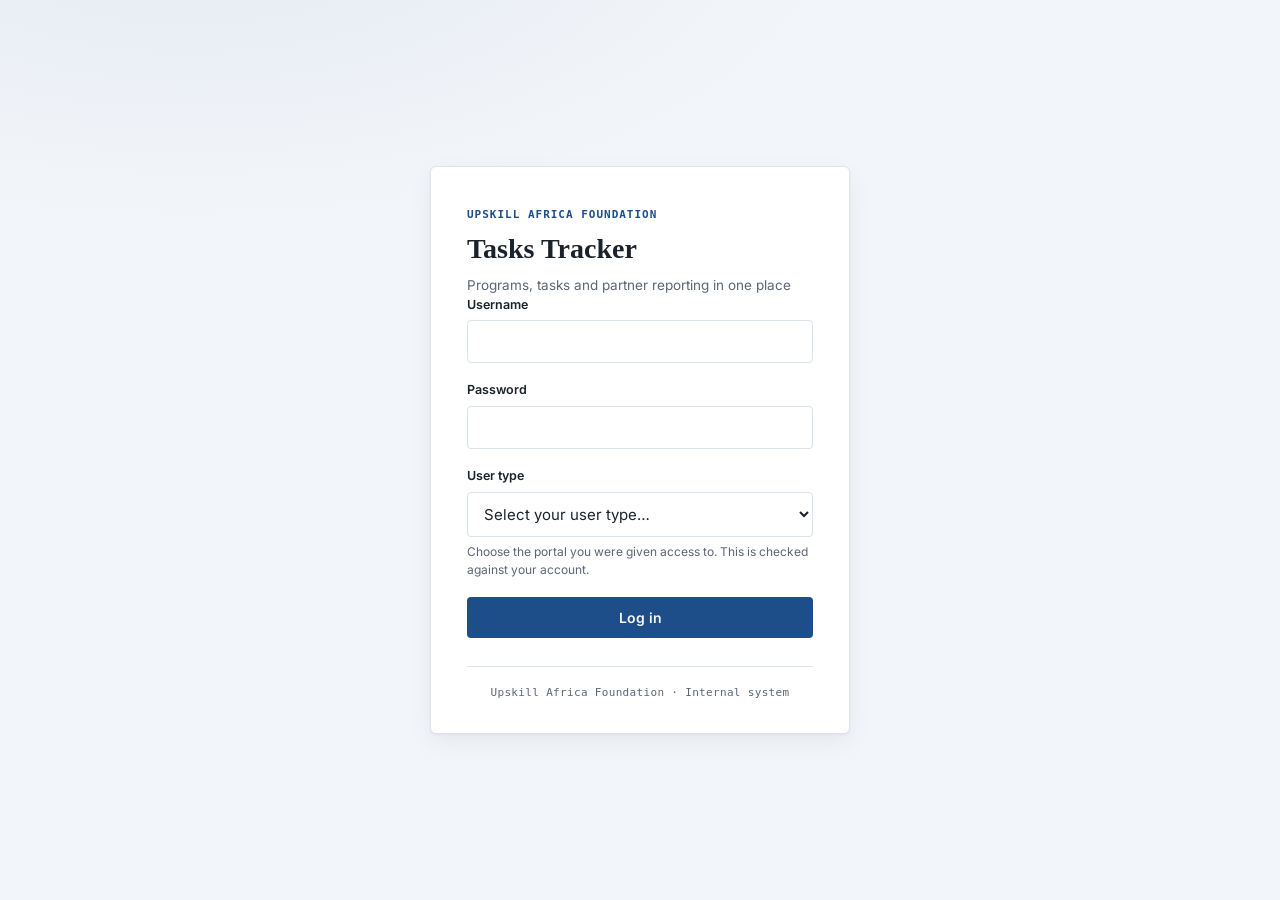
==== commit 8b2e6cff: "Update index.html" ====
--- a/index.html
+++ b/index.html
@@ -11,19 +11,15 @@
 </head>
 <body>
 <div id="root">
-
   <!-- ===================== LOGIN ===================== -->
   <section id="login-screen" class="screen">
     <div class="login-card">
-
       <div class="login-mark">
         <p class="org-eyebrow">Upskill Africa Foundation</p>
         <h1 class="login-title">Tasks Tracker</h1>
         <p class="login-sub">Programs, tasks and partner reporting in one place</p>
       </div>
-
       <div id="login-error" class="form-error hidden"></div>
-
       <form id="login-form">
         <div class="field">
           <label for="login-username">Username</label>
@@ -34,22 +30,28 @@
           <input type="password" id="login-password" autocomplete="current-password" required>
         </div>
         <div class="field">
+          <!--
+            STAGE 4 UPDATE: the old "Any (match account)" placeholder
+            option has been removed. A specific user type is now
+            REQUIRED to log in — this is populated from getConfig's
+            roleOptions by app.js, with NO blank/"any" entry added.
+            The backend (login()) independently rejects a login that
+            arrives with no selectedRole, so this can't be bypassed by
+            an old cached copy of this page either.
+          -->
           <label for="login-role">User type</label>
-          <select id="login-role">
-            <option value="">Any (match account)</option>
+          <select id="login-role" required>
+            <option value="" disabled selected>Select your user type…</option>
           </select>
-          <div class="hint">If you know your role, selecting it adds a check against the wrong portal.</div>
+          <div class="hint">Choose the portal you were given access to. This is checked against your account.</div>
         </div>
         <button type="submit" class="btn btn-full" id="login-submit">Log in</button>
       </form>
-
       <p class="login-footer">Upskill Africa Foundation &middot; Internal system</p>
     </div>
   </section>
-
   <!-- ===================== APP SHELL (top navbar layout) ===================== -->
   <div id="app-shell" class="app-shell hidden">
-
     <header class="topbar">
       <div class="topbar-brand">
         <span class="topbar-org">Upskill Africa Foundation</span>
@@ -63,9 +65,7 @@
         <button class="btn btn-ghost btn-sm" id="logout-btn">Log out</button>
       </div>
     </header>
-
     <nav class="tabnav" id="nav"></nav>
-
     <main class="main">
       <div class="page-header">
         <h1 id="page-title">—</h1>
@@ -74,11 +74,9 @@
       <div id="content"></div>
     </main>
   </div>
-
   <div id="modal-root"></div>
   <div id="toast-root"></div>
 </div>
-
 <script src="js/config.js"></script>
 <script src="js/api.js"></script>
 <script src="js/app.js"></script>
--- a/css/style.css
+++ b/css/style.css
@@ -28,6 +28,13 @@
      strip scrolls horizontally on narrow / Android widths instead of
      wrapping or collapsing behind a menu, so every section stays one
      tap away.
+
+     STAGE 4 UPDATE: content is now hard-contained to the viewport
+     width (see "Content containment" below) so long tables scroll
+     *within* their own card instead of stretching the whole page
+     wider than the tab strip. "Add ___" forms are now inline
+     drawers (see "Inline drawer forms") that open in the flow of
+     the page instead of a full-screen modal overlay.
    ===================================================================== */
 
 * { box-sizing: border-box; }
@@ -43,6 +50,7 @@
   --line:#DDE3EA;
   --danger:#B3432B;
   --danger-bg:#FBEEEA;
+  --active-bg:#E8F0F9;
   --radius:6px;
   --shadow-card: 0 1px 2px rgba(20,40,70,0.05), 0 8px 24px rgba(20,40,70,0.06);
   --font-head:'Source Serif 4', Georgia, serif;
@@ -52,6 +60,10 @@
 
 html,body{ height:100%; }
 
+/* Content containment — the page itself never scrolls sideways; only
+   individual .table-wrapper elements do, so a wide table can never
+   push the tab strip or header out of alignment. */
+html{ overflow-x:hidden; }
 body{
   margin:0;
   background:var(--bg);
@@ -60,6 +72,8 @@
   font-size:15px;
   line-height:1.5;
   -webkit-font-smoothing:antialiased;
+  overflow-x:hidden;
+  width:100%;
 }
 
 h1,h2,h3{ font-family:var(--font-head); font-weight:600; color:var(--ink); margin:0; }
@@ -179,23 +193,46 @@
 .form-grid .field{ margin-bottom:0; }
 .form-grid .field.span-full{ grid-column:1 / -1; }
 
+/* ---------------------------------------------------------------------
+   Checkbox / project-selection groups (Add Contact "Projects", role
+   assignment "AssignedProjects", etc). Rebuilt as an even grid so every
+   checkbox sits in the same position relative to its label, instead of
+   a ragged flex-wrap row. Each item is a single <label> containing the
+   <input type="checkbox"> immediately followed by its text — that
+   pairing is what keeps the box locked directly in front of its own
+   label rather than drifting from row to row.
+   --------------------------------------------------------------------- */
 .checkbox-row{
-  display:flex;
-  flex-wrap:wrap;
-  gap:18px;
+  display:grid;
+  grid-template-columns:repeat(auto-fill, minmax(160px, 1fr));
+  gap:10px 18px;
   margin-top:6px;
 }
 .checkbox-row label{
   display:flex;
   align-items:center;
-  gap:7px;
+  gap:9px;
   font-size:13.5px;
   color:var(--ink);
   font-weight:500;
+  padding:8px 10px;
+  border:1px solid var(--line);
+  border-radius:4px;
+  background:var(--surface);
+  cursor:pointer;
+  transition:border-color .15s ease, background .15s ease;
+}
+.checkbox-row label:hover{ border-color:var(--accent); }
+.checkbox-row label:has(input:checked){
+  border-color:var(--primary);
+  background:var(--active-bg);
 }
 .checkbox-row input[type="checkbox"]{
   width:16px; height:16px;
+  flex:0 0 16px;
+  margin:0;
   accent-color:var(--primary);
+  order:-1; /* box always renders first, label text always second/behind it */
 }
 
 /* ---------------------------------------------------------------------
@@ -241,7 +278,7 @@
 /* =====================================================================
    APP SHELL — top navbar + horizontal tab strip
    ===================================================================== */
-.app-shell{ display:flex; flex-direction:column; min-height:100vh; }
+.app-shell{ display:flex; flex-direction:column; min-height:100vh; width:100%; max-width:100vw; }
 
 /* ---------------------------------------------------------------------
    Top bar: brand left, account + log out right
@@ -296,7 +333,9 @@
 /* ---------------------------------------------------------------------
    Horizontal tab navigation
    Scrolls on narrow / Android widths instead of wrapping behind a menu,
-   so every tab stays reachable with a swipe.
+   so every tab stays reachable with a swipe. The active tab now gets a
+   filled pill treatment (background + bolder underline), not just a
+   colour change, so it's unmistakable at a glance in every account type.
    --------------------------------------------------------------------- */
 .tabnav{
   background:var(--surface);
@@ -305,6 +344,7 @@
   gap:4px;
   padding:0 24px;
   overflow-x:auto;
+  overflow-y:hidden;
   -webkit-overflow-scrolling:touch;
   scrollbar-width:none;
 }
@@ -313,8 +353,10 @@
 .tabnav a, .tabnav button, .tab-item{
   flex:0 0 auto;
   white-space:nowrap;
-  padding:14px 14px 12px;
+  padding:12px 16px 10px;
+  margin:6px 0;
   border:none;
+  border-radius:5px;
   background:transparent;
   color:var(--ink-soft);
   font-size:13.5px;
@@ -324,17 +366,19 @@
   text-decoration:none;
 }
 
-.tabnav a:hover, .tabnav button:hover, .tab-item:hover{ color:var(--primary); }
+.tabnav a:hover, .tabnav button:hover, .tab-item:hover{ color:var(--primary); background:rgba(29,78,137,0.05); }
 
 .tabnav a.active, .tab-item.active{
-  color:var(--primary);
+  color:var(--primary-dk);
+  background:var(--active-bg);
   border-bottom-color:var(--primary);
+  font-weight:700;
 }
 
 /* ---------------------------------------------------------------------
    Main / page header / content
    --------------------------------------------------------------------- */
-.main{ flex:1; padding:24px 28px 48px; max-width:1180px; width:100%; margin:0 auto; }
+.main{ flex:1; padding:24px 28px 48px; max-width:1180px; width:100%; margin:0 auto; overflow-x:hidden; }
 
 .page-header{ margin-bottom:18px; }
 .page-header h1{ font-size:21px; }
@@ -351,17 +395,28 @@
   box-shadow:var(--shadow-card);
   padding:22px 24px;
   margin-bottom:22px;
+  max-width:100%;
+  overflow:hidden; /* a wide child (table-wrapper) scrolls itself, never the card */
 }
 
 .card-header{
   display:flex;
   align-items:center;
+  justify-content:space-between;
   gap:12px;
   margin-bottom:18px;
+  flex-wrap:wrap;
 }
 .card-header h2, .card-header h3{ font-size:16px; }
 
-.table-wrapper{ overflow-x:auto; -webkit-overflow-scrolling:touch; }
+/* The ONE place horizontal scroll is allowed to happen — a wide table
+   scrolls inside this box, and never the page around it. */
+.table-wrapper{
+  overflow-x:auto;
+  -webkit-overflow-scrolling:touch;
+  max-width:100%;
+  border-radius:4px;
+}
 
 table{ width:100%; border-collapse:collapse; background:var(--surface); min-width:560px; }
 
@@ -395,8 +450,54 @@
 
 .empty-state{ text-align:center; padding:48px 20px; color:var(--ink-soft); font-size:13.5px; }
 
+/* =====================================================================
+   INLINE DRAWER FORMS (replaces full-screen modal for "Add Contact" /
+   "Add User" / "Add Task" etc)
+   ---------------------------------------------------------------------
+   Usage: the "Add ___" button toggles a `.open` class on the
+   `.drawer` element that sits directly under the card-header, in the
+   SAME card as the list it belongs to — it never leaves the page's own
+   layout/scroll, so there's nothing to drag into view. It opens
+   downward in place (like an accordion) and pushes the list below it
+   down; "Cancel" (or a successful submit) removes `.open` and it
+   collapses back to nothing. Uses grid-template-rows 0fr -> 1fr so it
+   animates open/closed without needing a fixed max-height guess.
+   ===================================================================== */
+.drawer{
+  display:grid;
+  grid-template-rows:0fr;
+  transition:grid-template-rows .22s ease;
+  margin:0 0 18px;
+}
+.drawer.open{ grid-template-rows:1fr; }
+.drawer > .drawer-inner{ overflow:hidden; min-height:0; }
+.drawer .drawer-panel{
+  background:var(--bg);
+  border:1px solid var(--line);
+  border-radius:var(--radius);
+  padding:20px 22px;
+  margin-top:2px;
+}
+.drawer .drawer-panel-header{
+  display:flex;
+  align-items:center;
+  justify-content:space-between;
+  margin-bottom:16px;
+}
+.drawer .drawer-panel-header h3{ font-size:15px; }
+.drawer .drawer-actions{
+  display:flex;
+  justify-content:flex-end;
+  gap:10px;
+  margin-top:18px;
+  padding-top:16px;
+  border-top:1px solid var(--line);
+}
+
 /* ---------------------------------------------------------------------
    Modal / toast roots
+   Still used for confirmations (e.g. "delete this contact?") — but no
+   longer for data-entry forms, which use the inline .drawer above.
    --------------------------------------------------------------------- */
 #modal-root:not(:empty){
   position:fixed; inset:0;
@@ -411,6 +512,7 @@
   bottom:22px; right:22px;
   display:flex; flex-direction:column; gap:8px;
   z-index:60;
+  max-width:calc(100vw - 44px);
 }
 
 /* =====================================================================
@@ -428,7 +530,8 @@
   .main{ padding:18px 16px 40px; }
   .card{ padding:18px 16px; }
   .form-grid{ grid-template-columns:1fr; }
-  .checkbox-row{ gap:12px; }
+  .checkbox-row{ grid-template-columns:repeat(auto-fill, minmax(130px, 1fr)); gap:8px 12px; }
+  .drawer .drawer-panel{ padding:16px; }
 }
 
 @media (max-width:480px){
